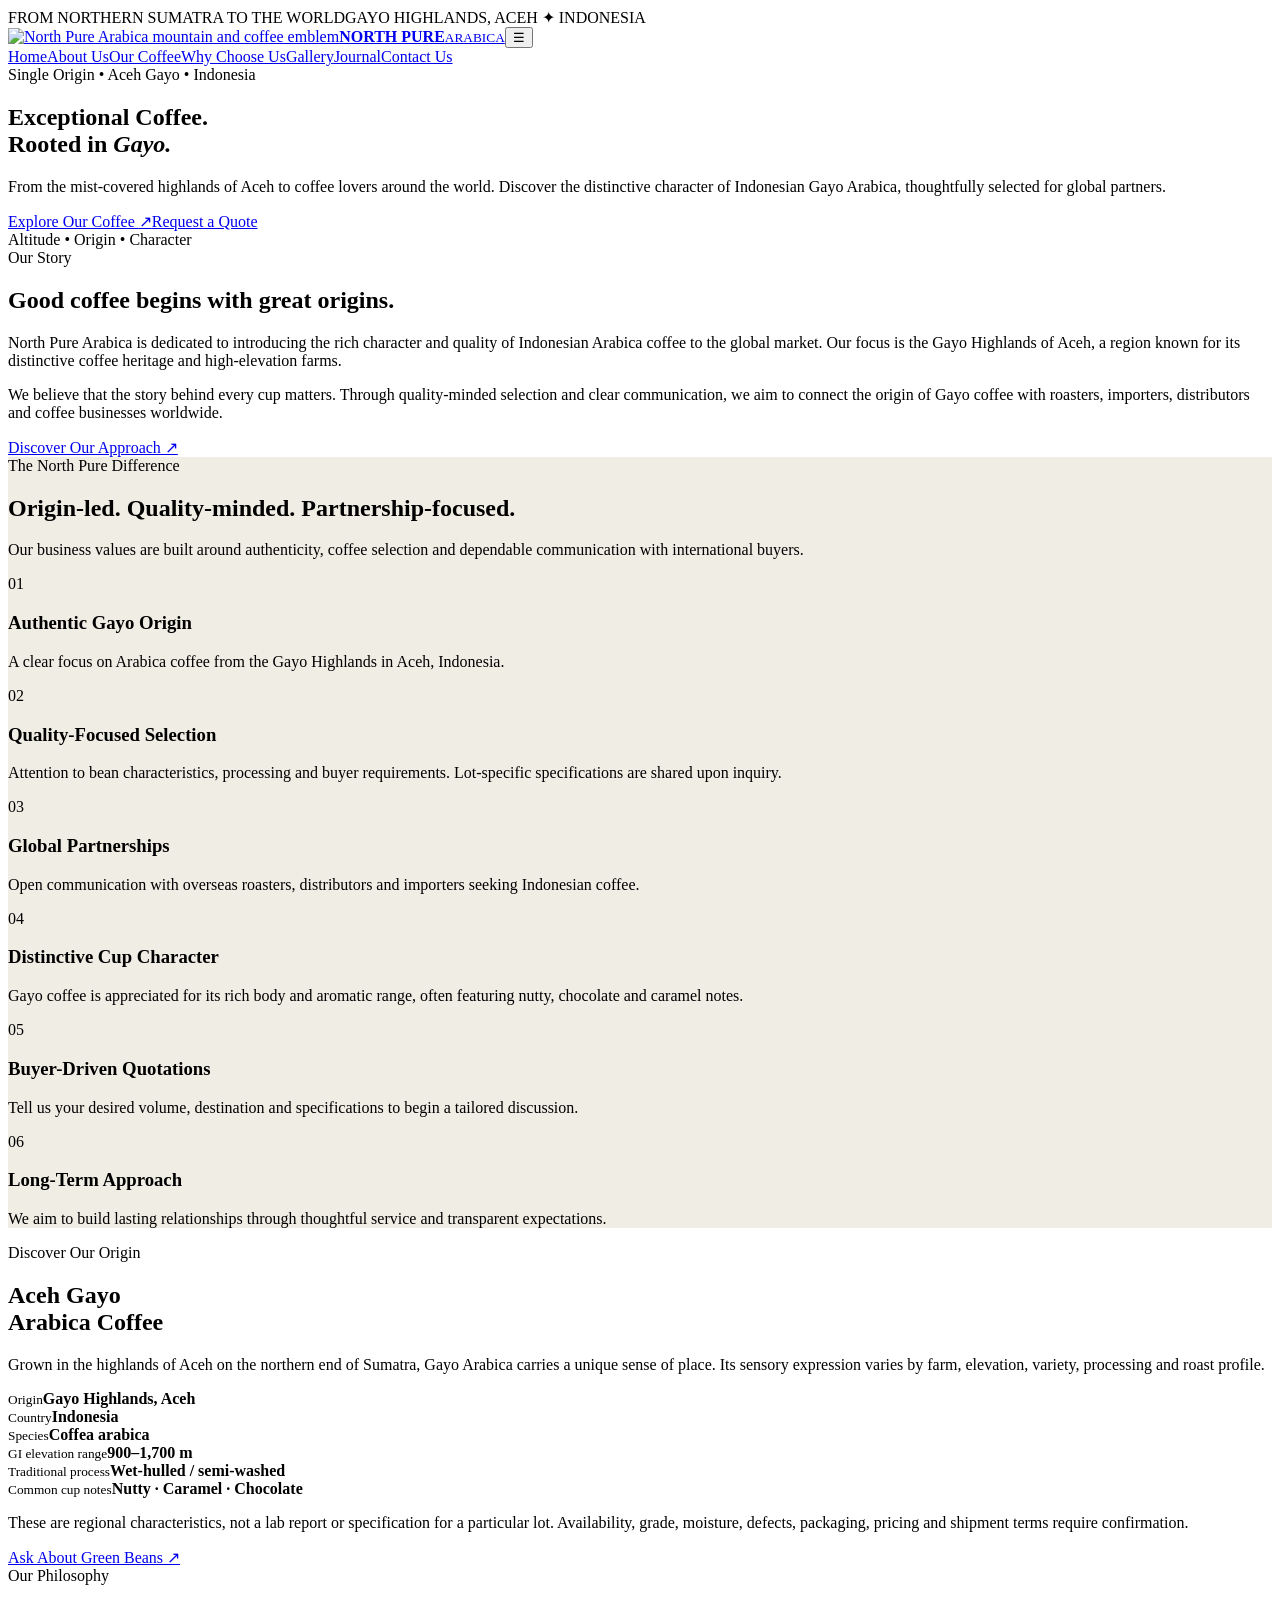
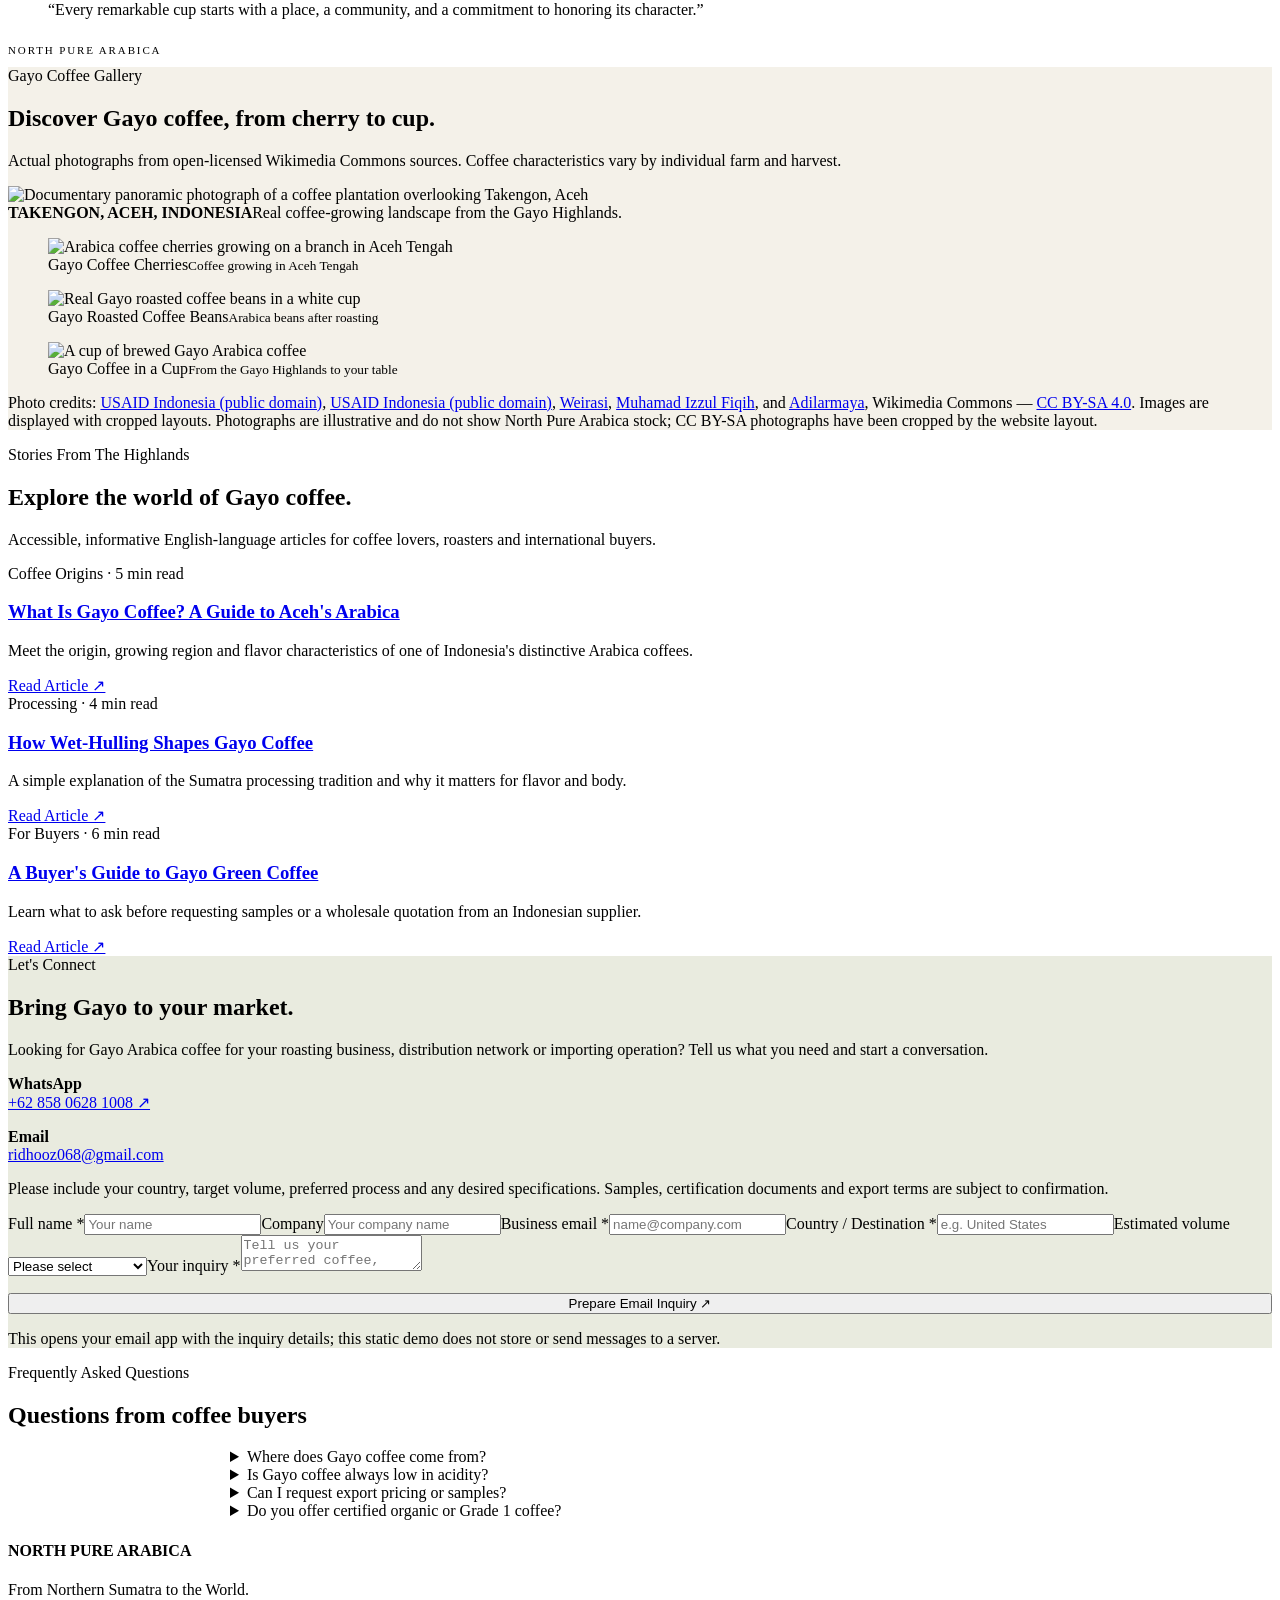
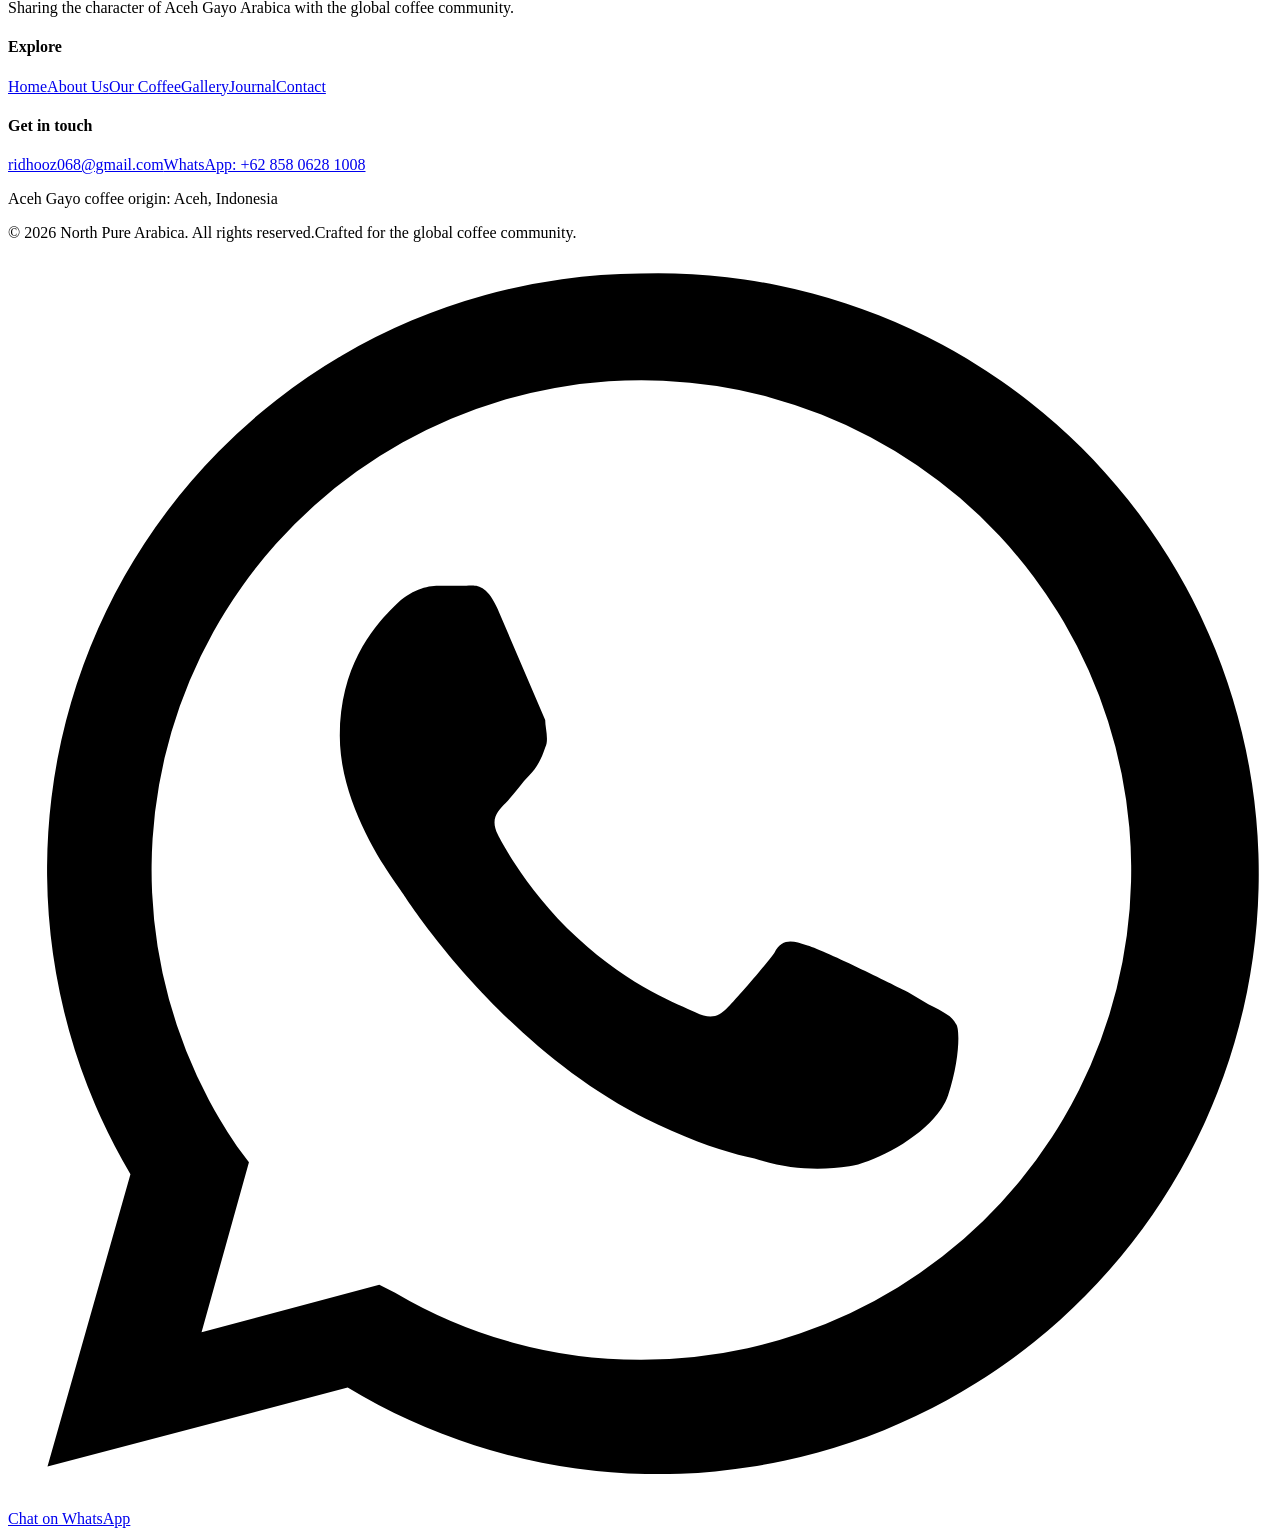
==== index.html @ 838faceb "Add files via upload" ====
<!doctype html><html lang="en"><head><meta charset="utf-8"><meta name="viewport" content="width=device-width,initial-scale=1"><title>North Pure Arabica | Premium Aceh Gayo Coffee from Indonesia</title><meta name="description" content="Discover Aceh Gayo Arabica coffee from Indonesia's Gayo Highlands. Learn about origin, taste, processing and contact North Pure Arabica for wholesale inquiries."><meta property="og:title" content="North Pure Arabica — From Northern Sumatra to the World"><meta property="og:description" content="Discover the remarkable character of Aceh Gayo Arabica coffee from Indonesia."><meta property="og:type" content="website"><link rel="stylesheet" href="assets/style.css"><link rel="icon" href="assets/brand-emblem.png"><script type="application/ld+json">{"@context":"https://schema.org","@type":"Organization","name":"North Pure Arabica","description":"Indonesian Arabica coffee business focused on Aceh Gayo coffee","email":"ridhooz068@gmail.com","telephone":"+6285806281008","areaServed":"Worldwide"}</script></head><body>
<div class="topbar"><div class="container"><span>FROM NORTHERN SUMATRA TO THE WORLD</span><span>GAYO HIGHLANDS, ACEH <span>✦</span> INDONESIA</span></div></div>
<header class="nav"><div class="container nav-inner"><a class="brand" href="#home"><img src="assets/brand-emblem.png" alt="North Pure Arabica mountain and coffee emblem"><span><strong>NORTH PURE</strong><small>ARABICA</small></span></a><button class="menu-toggle" type="button" aria-label="Toggle navigation" aria-expanded="false">☰</button><nav class="links" id="siteNav"><a href="#home">Home</a><a href="#about">About Us</a><a href="#coffee">Our Coffee</a><a href="#why-us">Why Choose Us</a><a href="#gallery">Gallery</a><a href="#journal">Journal</a><a class="btn btn-dark" href="#contact">Contact Us</a></nav></div></header>
<main id="home"><section class="hero"><div class="container"><span class="eyebrow">Single Origin • Aceh Gayo • Indonesia</span><h1>Exceptional Coffee.<br>Rooted in <em>Gayo.</em></h1><p>From the mist-covered highlands of Aceh to coffee lovers around the world. Discover the distinctive character of Indonesian Gayo Arabica, thoughtfully selected for global partners.</p><div class="actions"><a class="btn" href="#coffee">Explore Our Coffee <span>↗</span></a><a class="btn btn-outline" href="#contact">Request a Quote</a></div></div><span class="hero-side">Altitude • Origin • Character</span></section>
<section class="section" id="about"><div class="container split"><div class="photo" role="img" aria-label="Illustration of the Gayo highlands"></div><div><span class="eyebrow">Our Story</span><h2>Good coffee begins with great origins.</h2><div class="gold-line"></div><p>North Pure Arabica is dedicated to introducing the rich character and quality of Indonesian Arabica coffee to the global market. Our focus is the Gayo Highlands of Aceh, a region known for its distinctive coffee heritage and high-elevation farms.</p><p>We believe that the story behind every cup matters. Through quality-minded selection and clear communication, we aim to connect the origin of Gayo coffee with roasters, importers, distributors and coffee businesses worldwide.</p><a class="btn btn-dark" href="#why-us">Discover Our Approach ↗</a></div></div></section>
<section class="section" style="background:#f0ede5" id="why-us"><div class="container"><div class="section-head"><span class="eyebrow">The North Pure Difference</span><h2>Origin-led. Quality-minded. Partnership-focused.</h2><p>Our business values are built around authenticity, coffee selection and dependable communication with international buyers.</p></div><div class="features"><div class="feature"><span class="number">01</span><h3>Authentic Gayo Origin</h3><p>A clear focus on Arabica coffee from the Gayo Highlands in Aceh, Indonesia.</p></div><div class="feature"><span class="number">02</span><h3>Quality-Focused Selection</h3><p>Attention to bean characteristics, processing and buyer requirements. Lot-specific specifications are shared upon inquiry.</p></div><div class="feature"><span class="number">03</span><h3>Global Partnerships</h3><p>Open communication with overseas roasters, distributors and importers seeking Indonesian coffee.</p></div><div class="feature"><span class="number">04</span><h3>Distinctive Cup Character</h3><p>Gayo coffee is appreciated for its rich body and aromatic range, often featuring nutty, chocolate and caramel notes.</p></div><div class="feature"><span class="number">05</span><h3>Buyer-Driven Quotations</h3><p>Tell us your desired volume, destination and specifications to begin a tailored discussion.</p></div><div class="feature"><span class="number">06</span><h3>Long-Term Approach</h3><p>We aim to build lasting relationships through thoughtful service and transparent expectations.</p></div></div></div></section>
<section class="section dark-section" id="coffee"><div class="container spec-grid"><div><span class="eyebrow">Discover Our Origin</span><h2>Aceh Gayo<br>Arabica Coffee</h2><p>Grown in the highlands of Aceh on the northern end of Sumatra, Gayo Arabica carries a unique sense of place. Its sensory expression varies by farm, elevation, variety, processing and roast profile.</p><div class="specs"><div><small>Origin</small><strong>Gayo Highlands, Aceh</strong></div><div><small>Country</small><strong>Indonesia</strong></div><div><small>Species</small><strong>Coffea arabica</strong></div><div><small>GI elevation range</small><strong>900–1,700 m</strong></div><div><small>Traditional process</small><strong>Wet-hulled / semi-washed</strong></div><div><small>Common cup notes</small><strong>Nutty · Caramel · Chocolate</strong></div></div><p class="small">These are regional characteristics, not a lab report or specification for a particular lot. Availability, grade, moisture, defects, packaging, pricing and shipment terms require confirmation.</p><a class="btn" href="#contact">Ask About Green Beans ↗</a></div><div class="product-photo" role="img" aria-label="Coffee origin display"></div></div></section>
<section class="quote"><div class="container"><span class="eyebrow">Our Philosophy</span><blockquote>“Every remarkable cup starts with a place, a community, and a commitment to honoring its character.”</blockquote><p style="margin-top:25px;letter-spacing:.17em;text-transform:uppercase;font-size:11px">North Pure Arabica</p></div></section>
<section class="section" id="gallery" style="background:#f4f1e9"><div class="container"><div class="section-head"><span class="eyebrow">Gayo Coffee Gallery</span><h2>Discover Gayo coffee, from cherry to cup.</h2><p>Actual photographs from open-licensed Wikimedia Commons sources. Coffee characteristics vary by individual farm and harvest.</p></div><div class="origin-photo-strip"><img src="https://upload.wikimedia.org/wikipedia/commons/f/fb/Coffee_Plantation_in_Takengon_Aceh_%285281850478%29.jpg" alt="Documentary panoramic photograph of a coffee plantation overlooking Takengon, Aceh" loading="lazy" referrerpolicy="no-referrer"><div><strong>TAKENGON, ACEH, INDONESIA</strong><span>Real coffee-growing landscape from the Gayo Highlands.</span></div></div><div class="photo-gallery"><figure class="gallery-tile"><img referrerpolicy="no-referrer" src="https://upload.wikimedia.org/wikipedia/commons/a/a5/Biji_Kopi.jpg" alt="Arabica coffee cherries growing on a branch in Aceh Tengah" loading="lazy"><figcaption>Gayo Coffee Cherries<small>Coffee growing in Aceh Tengah</small></figcaption></figure><figure class="gallery-tile"><img referrerpolicy="no-referrer" src="https://upload.wikimedia.org/wikipedia/commons/e/eb/Biji_Kopi_Gayo.jpg" alt="Real Gayo roasted coffee beans in a white cup" loading="lazy"><figcaption>Gayo Roasted Coffee Beans<small>Arabica beans after roasting</small></figcaption></figure><figure class="gallery-tile"><img referrerpolicy="no-referrer" src="https://upload.wikimedia.org/wikipedia/commons/thumb/3/3d/Kopi_Hitam_King_Gayo_Arabika.jpg/1280px-Kopi_Hitam_King_Gayo_Arabika.jpg" alt="A cup of brewed Gayo Arabica coffee" loading="lazy"><figcaption>Gayo Coffee in a Cup<small>From the Gayo Highlands to your table</small></figcaption></figure></div><p class="photo-credits">Photo credits: <a href="https://commons.wikimedia.org/wiki/File:Coffee_Plantation_in_Takengon_Aceh_(5281850478).jpg" target="_blank" rel="noopener noreferrer">USAID Indonesia (public domain)</a>, <a href="https://commons.wikimedia.org/wiki/File:Pruned_and_well_maintained_coffee_trees_in_Takengon_Aceh_(5281249301).jpg" target="_blank" rel="noopener noreferrer">USAID Indonesia (public domain)</a>, <a href="https://commons.wikimedia.org/wiki/File:Biji_Kopi.jpg" target="_blank" rel="noopener noreferrer">Weirasi</a>, <a href="https://commons.wikimedia.org/wiki/File:Biji_Kopi_Gayo.jpg" target="_blank" rel="noopener noreferrer">Muhamad Izzul Fiqih</a>, and <a href="https://commons.wikimedia.org/wiki/File:Kopi_Hitam_King_Gayo_Arabika.jpg" target="_blank" rel="noopener noreferrer">Adilarmaya</a>, Wikimedia Commons — <a href="https://creativecommons.org/licenses/by-sa/4.0/" target="_blank" rel="noopener noreferrer">CC BY-SA 4.0</a>. Images are displayed with cropped layouts. Photographs are illustrative and do not show North Pure Arabica stock; CC BY-SA photographs have been cropped by the website layout.</p></div></section>
<section class="section" id="journal"><div class="container"><div class="section-head"><span class="eyebrow">Stories From The Highlands</span><h2>Explore the world of Gayo coffee.</h2><p>Accessible, informative English-language articles for coffee lovers, roasters and international buyers.</p></div><div class="card-grid"><article class="article-card"><a href="articles/what-is-gayo-coffee.html"><div class="card-art"></div></a><div class="article-body"><span class="eyebrow">Coffee Origins · 5 min read</span><h3><a href="articles/what-is-gayo-coffee.html">What Is Gayo Coffee? A Guide to Aceh's Arabica</a></h3><p>Meet the origin, growing region and flavor characteristics of one of Indonesia's distinctive Arabica coffees.</p><a class="more" href="articles/what-is-gayo-coffee.html">Read Article ↗</a></div></article><article class="article-card"><a href="articles/wet-hulled-gayo-coffee.html"><div class="card-art art-2"></div></a><div class="article-body"><span class="eyebrow">Processing · 4 min read</span><h3><a href="articles/wet-hulled-gayo-coffee.html">How Wet-Hulling Shapes Gayo Coffee</a></h3><p>A simple explanation of the Sumatra processing tradition and why it matters for flavor and body.</p><a class="more" href="articles/wet-hulled-gayo-coffee.html">Read Article ↗</a></div></article><article class="article-card"><a href="articles/buying-gayo-green-coffee.html"><div class="card-art art-3"></div></a><div class="article-body"><span class="eyebrow">For Buyers · 6 min read</span><h3><a href="articles/buying-gayo-green-coffee.html">A Buyer's Guide to Gayo Green Coffee</a></h3><p>Learn what to ask before requesting samples or a wholesale quotation from an Indonesian supplier.</p><a class="more" href="articles/buying-gayo-green-coffee.html">Read Article ↗</a></div></article></div></div></section>
<section class="section" style="background:#e9ebdf" id="contact"><div class="container contact-area"><div><span class="eyebrow">Let's Connect</span><h2>Bring Gayo to your market.</h2><p>Looking for Gayo Arabica coffee for your roasting business, distribution network or importing operation? Tell us what you need and start a conversation.</p><p><strong>WhatsApp</strong><br><a href="https://wa.me/6285806281008" target="_blank" rel="noopener">+62 858 0628 1008 ↗</a></p><p><strong>Email</strong><br><a href="mailto:ridhooz068@gmail.com">ridhooz068@gmail.com</a></p><p class="small">Please include your country, target volume, preferred process and any desired specifications. Samples, certification documents and export terms are subject to confirmation.</p></div><form id="inquiryForm"><label for="name">Full name *</label><input id="name" name="name" required placeholder="Your name"><label for="company">Company</label><input id="company" name="company" placeholder="Your company name"><label for="email">Business email *</label><input id="email" name="email" type="email" required placeholder="name@company.com"><label for="country">Country / Destination *</label><input id="country" name="country" required placeholder="e.g. United States"><label for="volume">Estimated volume</label><select id="volume" name="volume"><option value="Not specified">Please select</option><option>Sample inquiry</option><option>Under 100 kg</option><option>100–999 kg</option><option>1–10 metric tons</option><option>Over 10 metric tons</option></select><label for="message">Your inquiry *</label><textarea id="message" name="message" required placeholder="Tell us your preferred coffee, specs, timeline and shipping destination"></textarea><button class="btn btn-dark" type="submit" style="margin-top:17px;width:100%">Prepare Email Inquiry ↗</button><p class="small">This opens your email app with the inquiry details; this static demo does not store or send messages to a server.</p></form></div></section>
<section class="section faq"><div class="container"><div class="section-head"><span class="eyebrow">Frequently Asked Questions</span><h2>Questions from coffee buyers</h2></div><div style="max-width:820px;margin:auto"><details><summary>Where does Gayo coffee come from?</summary><p>Gayo Arabica originates from the Gayo Highlands in Aceh Province, Indonesia, including areas of Aceh Tengah, Bener Meriah and Gayo Lues.</p></details><details><summary>Is Gayo coffee always low in acidity?</summary><p>Not always. Many cups are perceived as smooth and balanced, but acidity and tasting notes vary by lot, processing, roast and brewing method.</p></details><details><summary>Can I request export pricing or samples?</summary><p>You can submit an inquiry specifying your destination, quantity and requirements. Availability, sample arrangements, pricing and shipping terms must be confirmed directly.</p></details><details><summary>Do you offer certified organic or Grade 1 coffee?</summary><p>Please request the documentation and specifications for the particular lot. This website does not claim that every coffee offered holds any specific certification or grade.</p></details></div></div></section></main>
<footer class="footer"><div class="container"><div class="footer-cols"><div><h4>NORTH PURE ARABICA</h4><p>From Northern Sumatra to the World.<br>Sharing the character of Aceh Gayo Arabica with the global coffee community.</p></div><div><h4>Explore</h4><a href="#home">Home</a><a href="#about">About Us</a><a href="#coffee">Our Coffee</a><a href="#gallery">Gallery</a><a href="#journal">Journal</a><a href="#contact">Contact</a></div><div><h4>Get in touch</h4><a href="mailto:ridhooz068@gmail.com">ridhooz068@gmail.com</a><a href="https://wa.me/6285806281008">WhatsApp: +62 858 0628 1008</a><p>Aceh Gayo coffee origin: Aceh, Indonesia</p></div></div><div class="copyright"><span>© <span id="year">2026</span> North Pure Arabica. All rights reserved.</span><span>Crafted for the global coffee community.</span></div></div></footer><script src="assets/main.js"></script><a class="whatsapp-float" href="https://wa.me/6285806281008?text=Hello%20North%20Pure%20Arabica%2C%20I%20am%20interested%20in%20your%20Gayo%20Arabica%20coffee.%20Could%20you%20share%20more%20information%3F" target="_blank" rel="noopener noreferrer" aria-label="Chat with North Pure Arabica on WhatsApp" title="Chat with us on WhatsApp"><svg viewBox="0 0 32 32" aria-hidden="true"><path d="M16 .8A15.1 15.1 0 0 0 3.1 23.6L1 31l7.6-2A15.2 15.2 0 1 0 16 .8Zm0 27.5a12.2 12.2 0 0 1-6.2-1.7l-.4-.2-4.5 1.2 1.2-4.3-.3-.4A12.4 12.4 0 1 1 16 28.3Zm6.8-9.3c-.4-.2-2.2-1.1-2.6-1.2-.3-.1-.6-.2-.8.2-.3.4-1 1.2-1.2 1.4-.2.2-.4.3-.8.1-.4-.2-1.6-.6-3-1.9-1.1-1-1.8-2.2-2-2.6-.2-.4 0-.6.2-.8.2-.2.4-.5.6-.7.2-.2.3-.4.4-.7.1-.2 0-.5 0-.7l-1.2-2.8c-.3-.7-.6-.6-.8-.6h-.7c-.3 0-.7.1-1.1.5-.4.4-1.4 1.4-1.4 3.3s1.4 3.7 1.6 4c.2.3 2.8 4.3 6.8 6 .9.4 1.6.6 2.1.7.9.3 1.7.3 2.4.2.7-.1 2.2-.9 2.5-1.8.3-.9.3-1.7.2-1.8-.1-.2-.3-.3-.7-.5Z"/></svg><span class="whatsapp-label">Chat on WhatsApp</span></a></body></html>
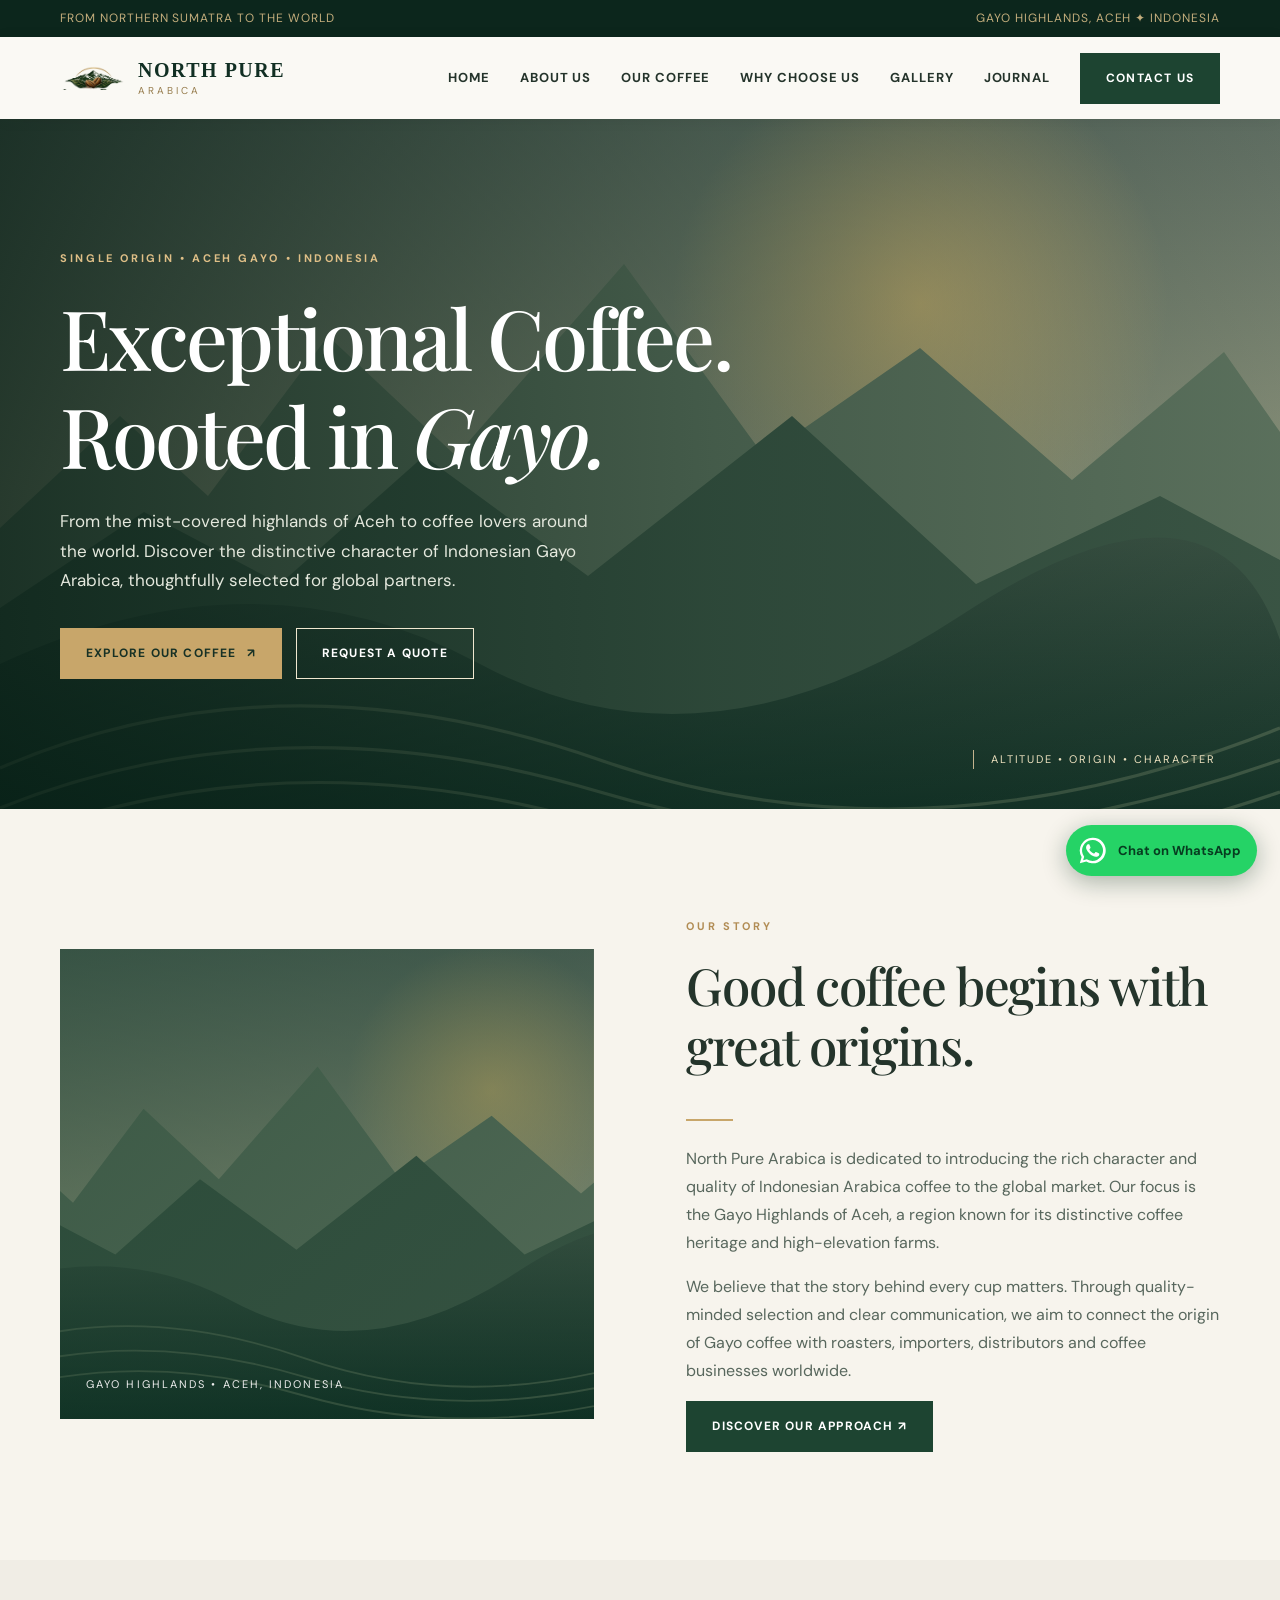
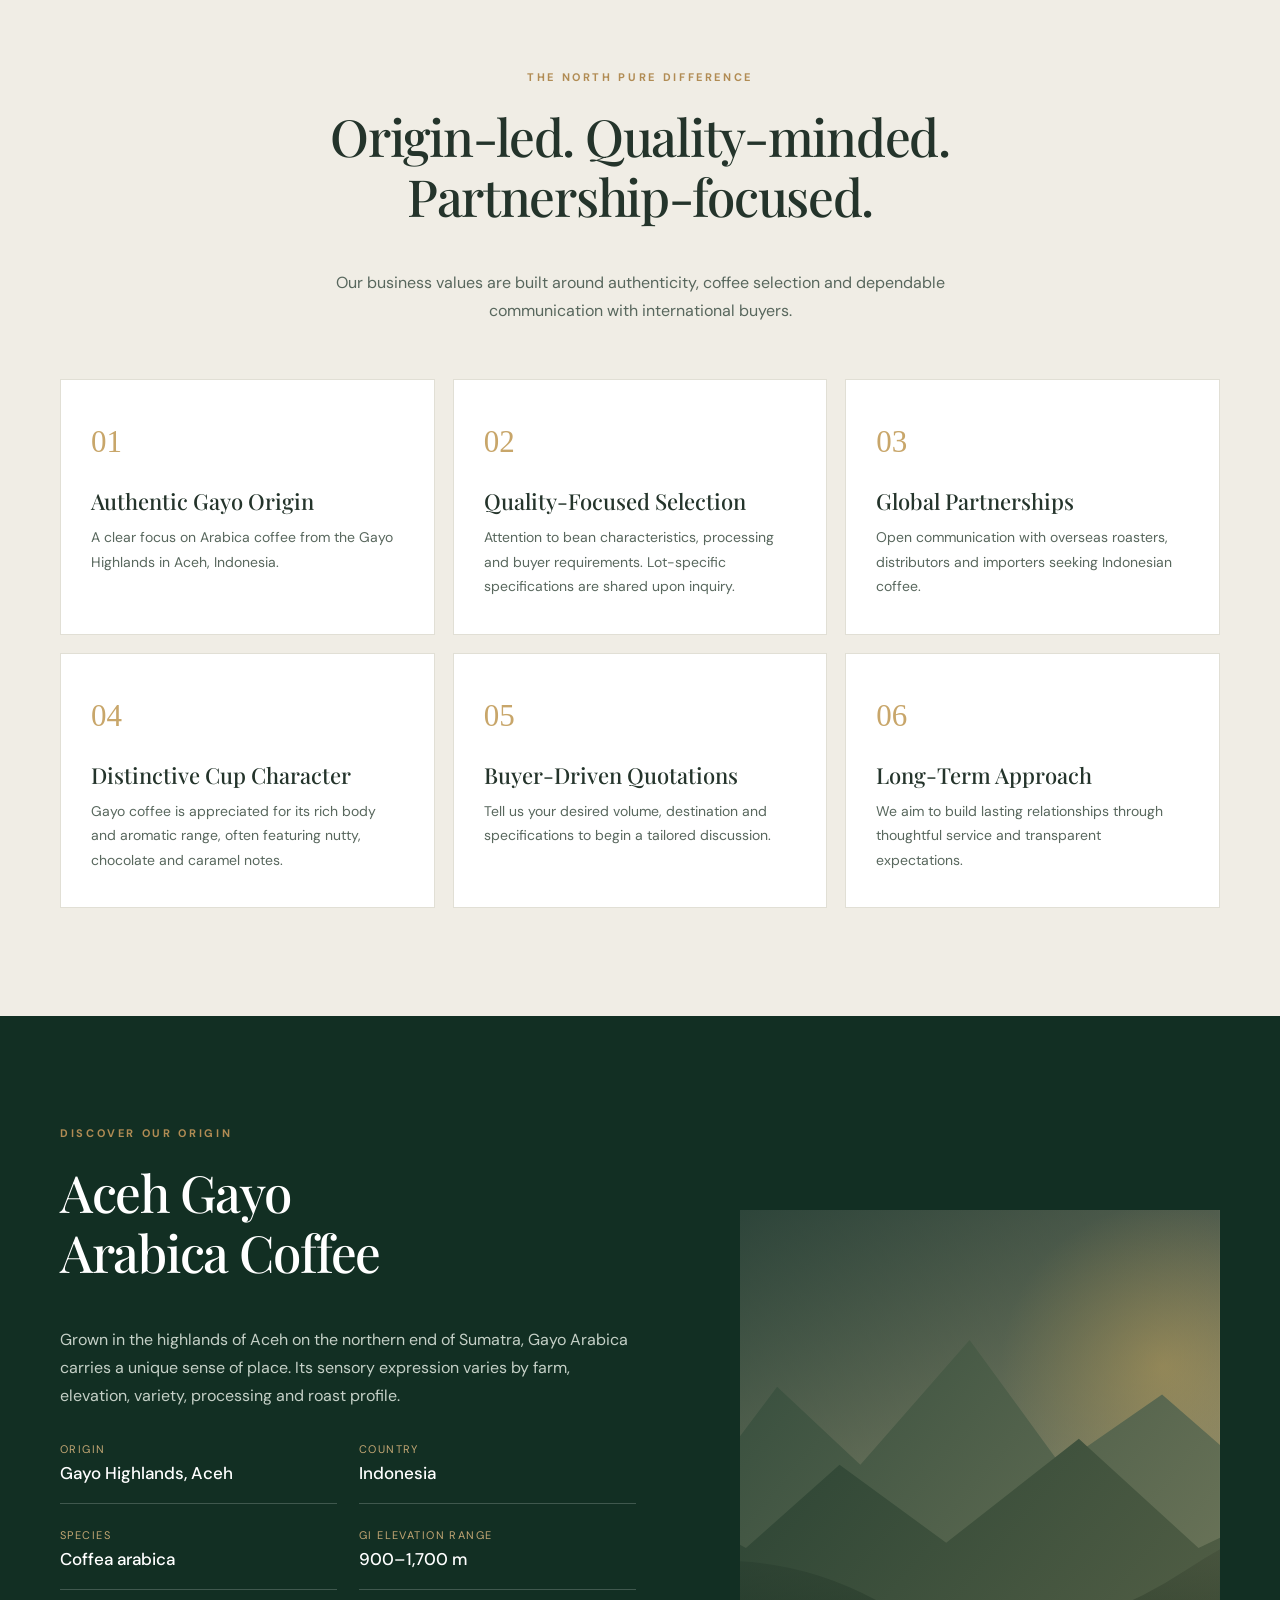
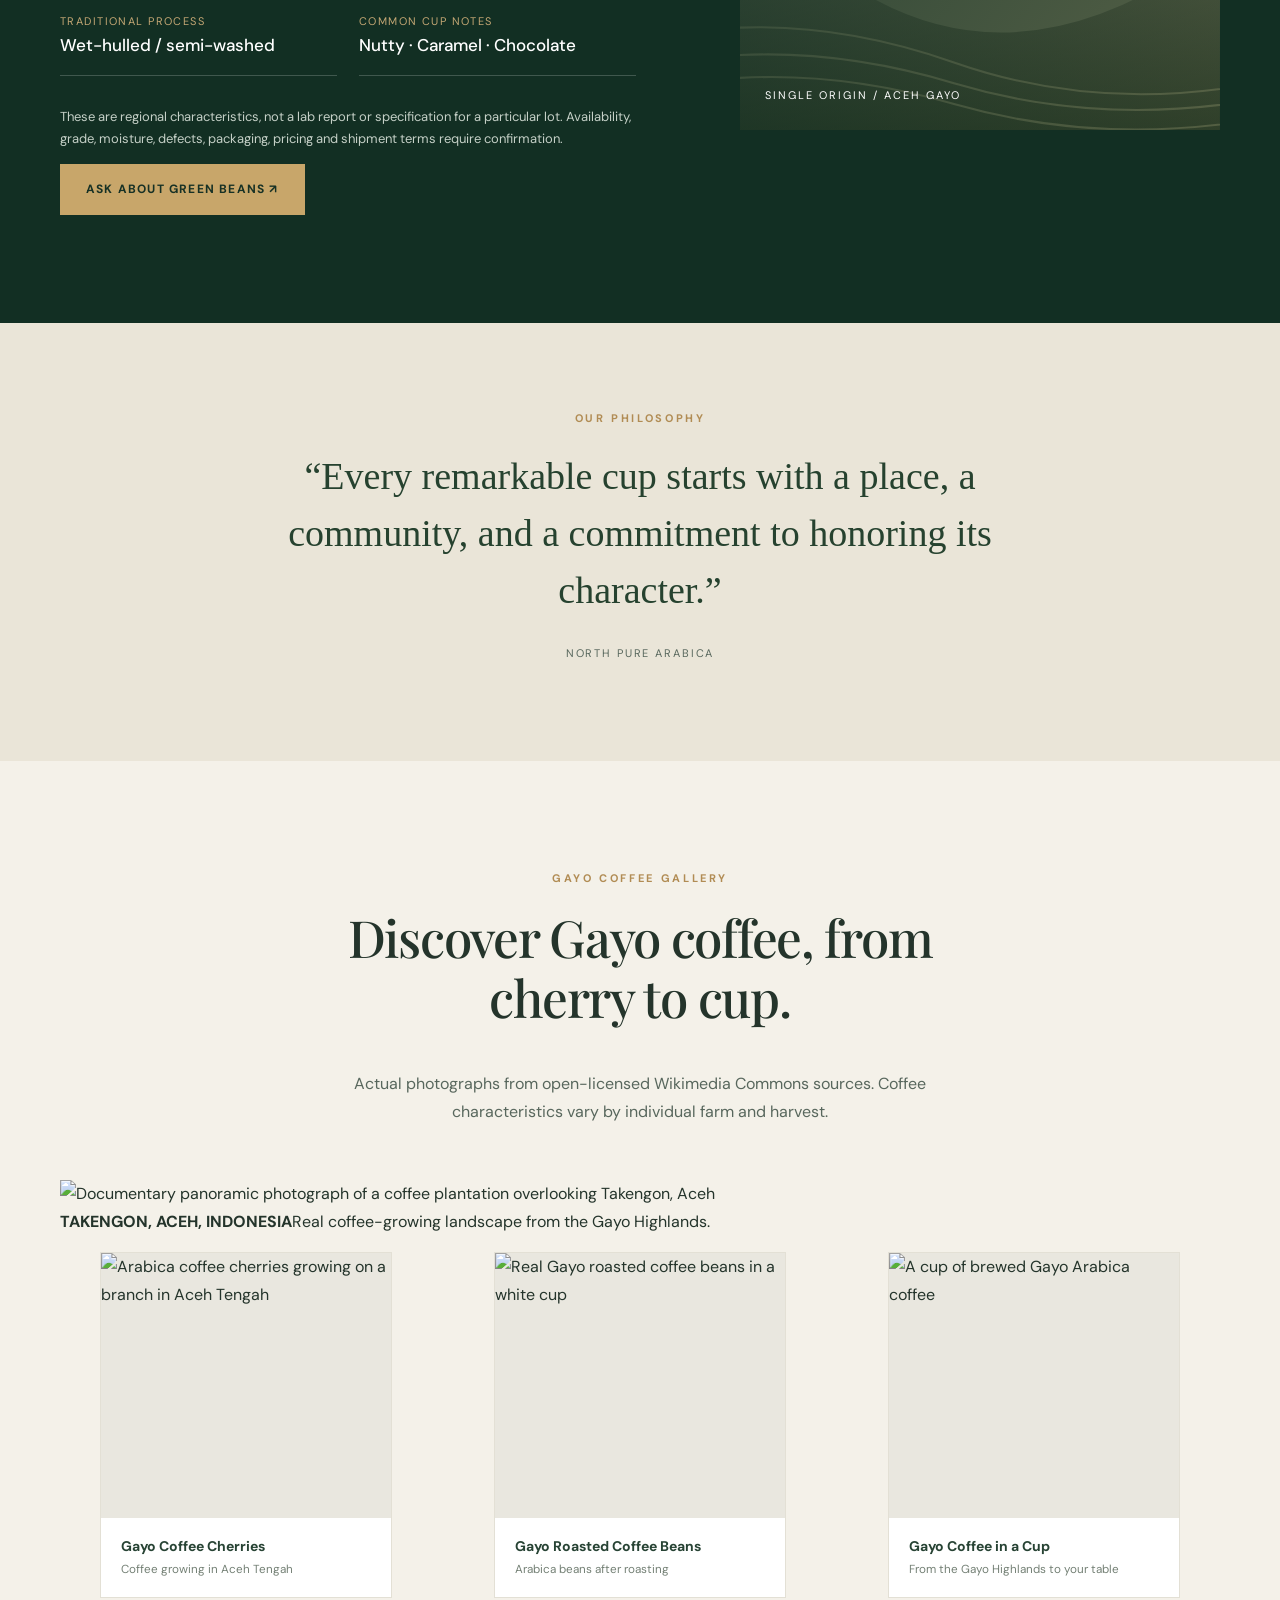
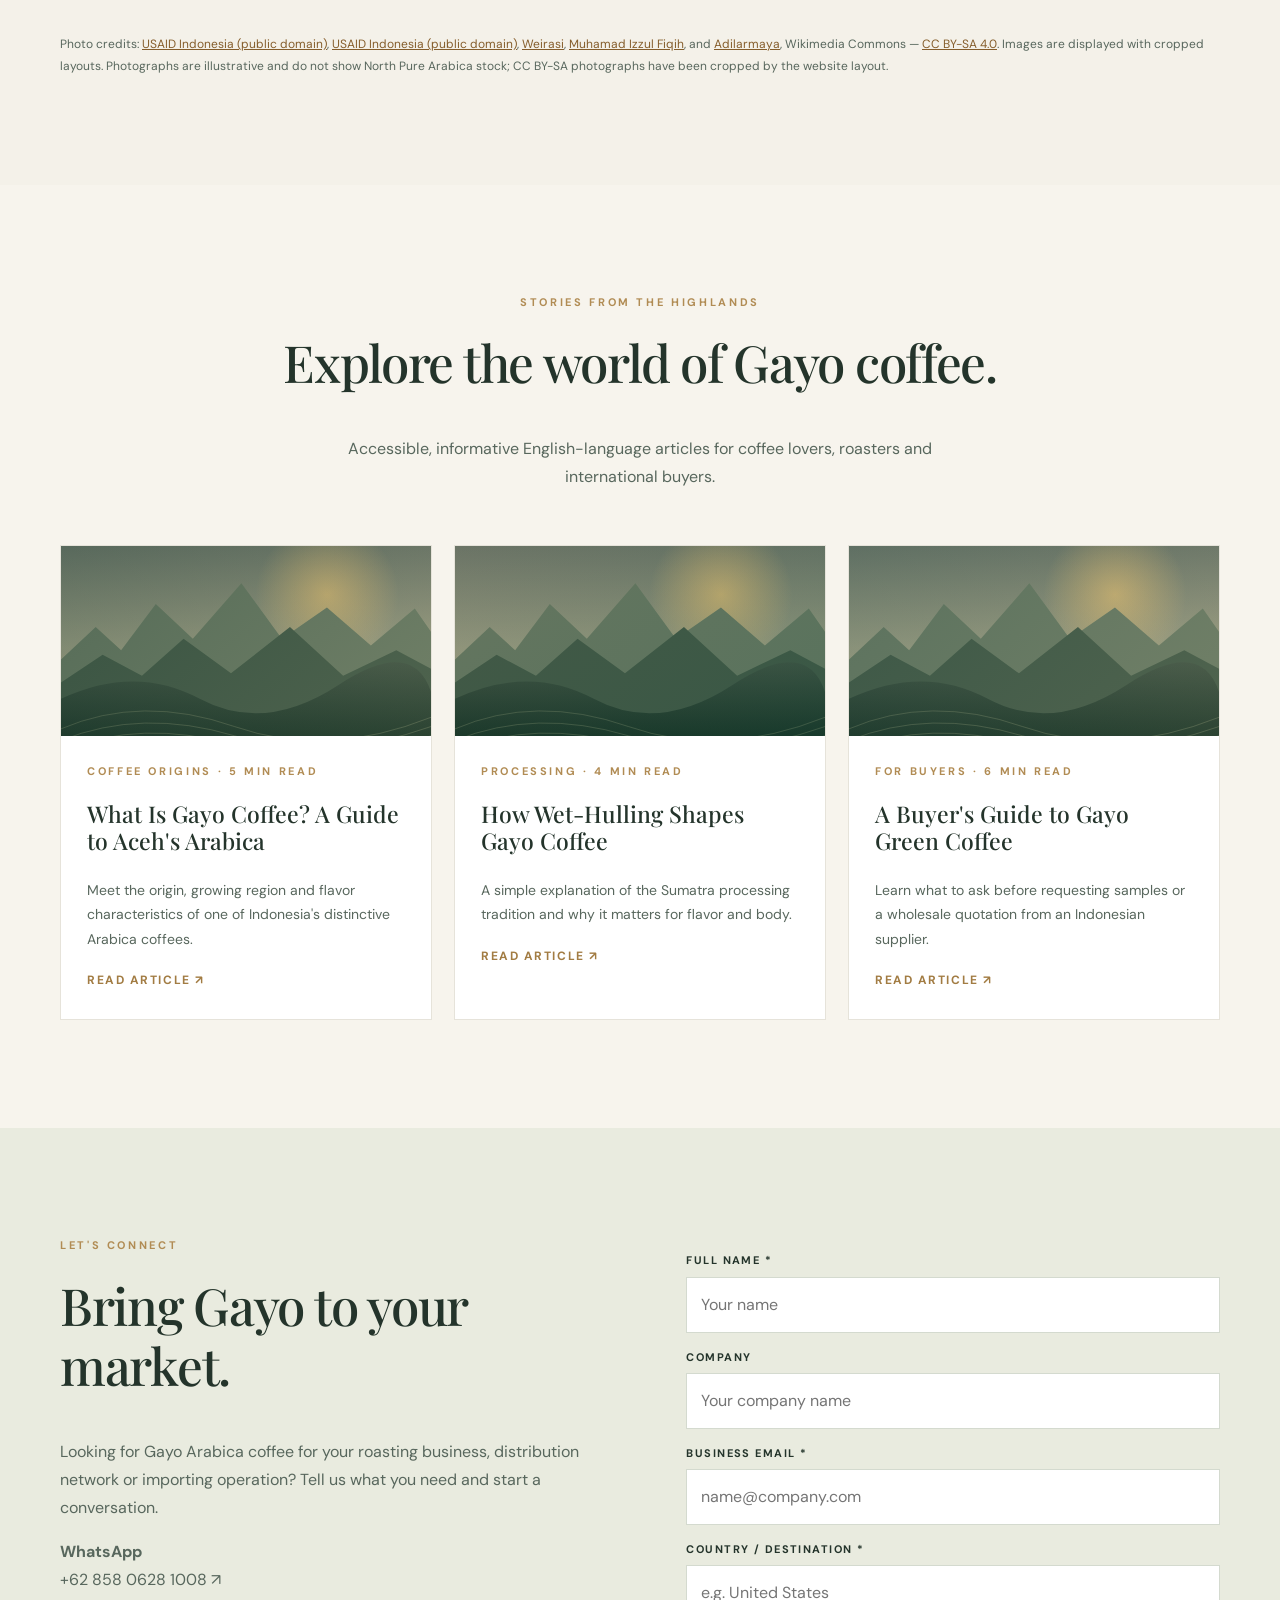
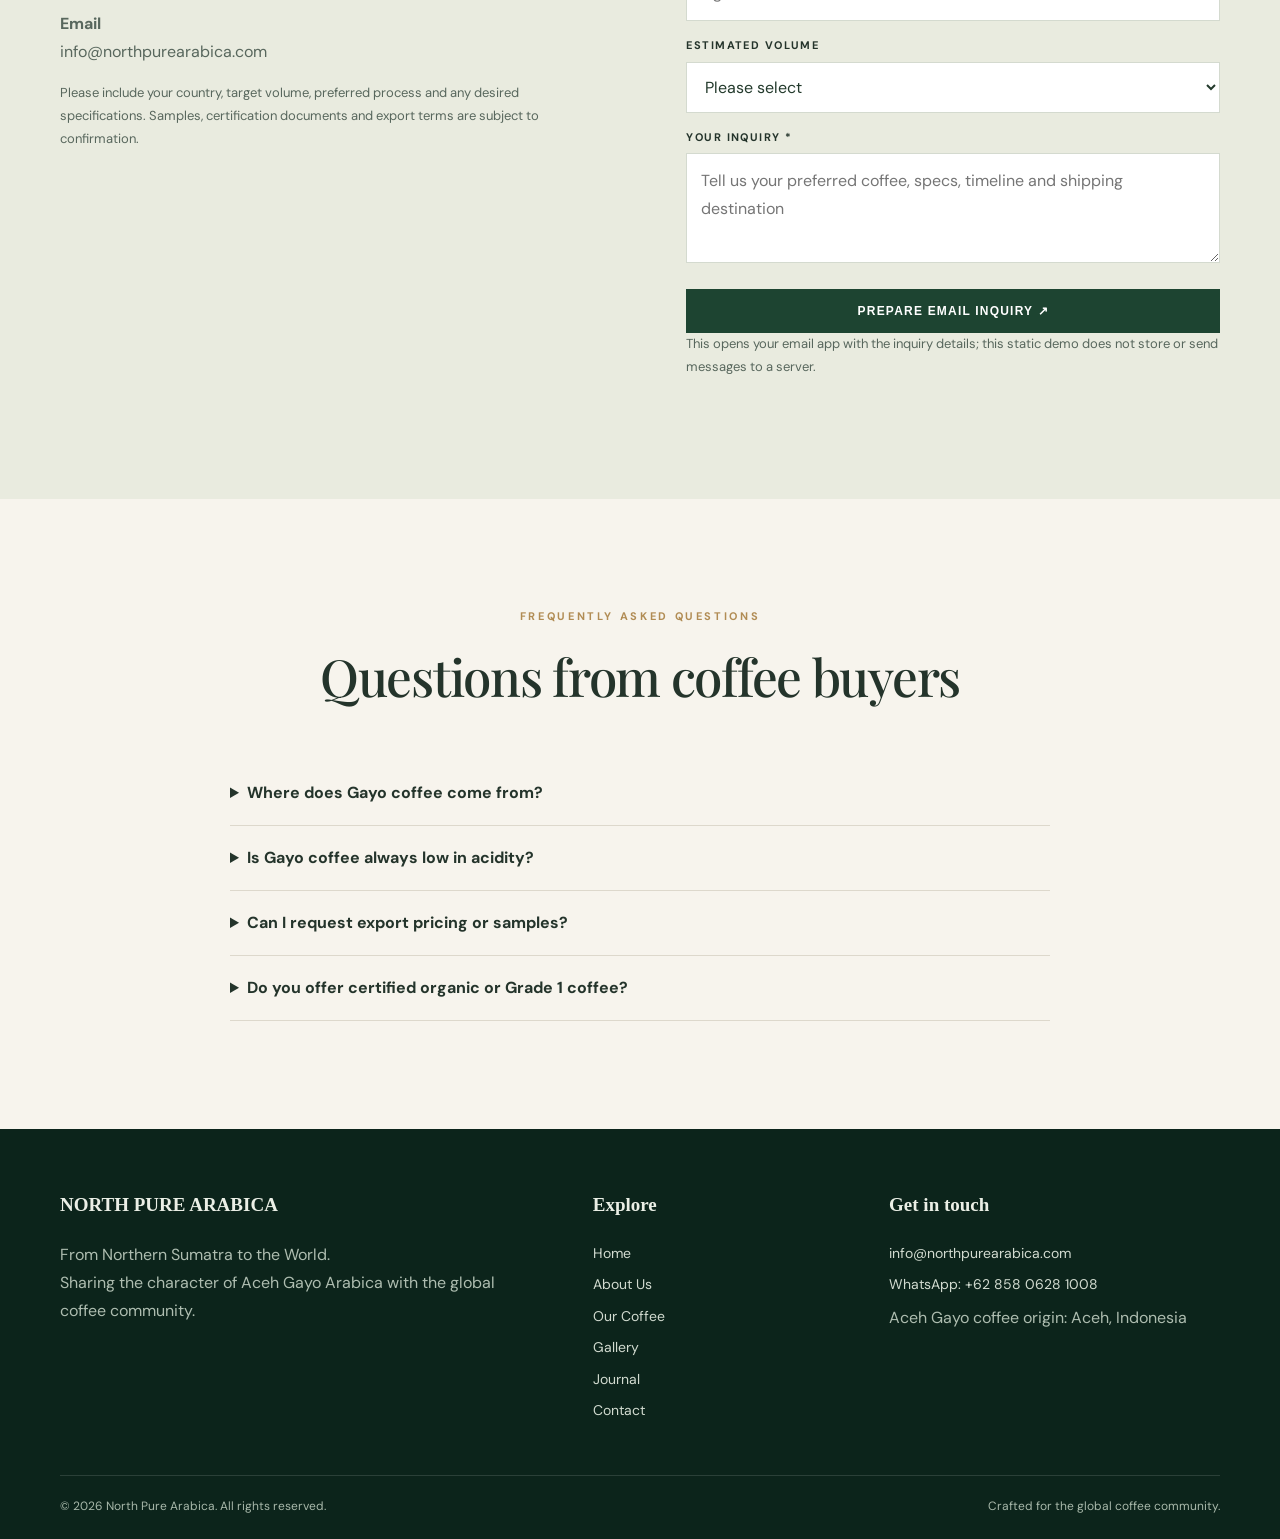
==== commit 9fb8553a: "Add files via upload" ====
--- a/index.html
+++ b/index.html
@@ -1,4 +1,4 @@
-<!doctype html><html lang="en"><head><meta charset="utf-8"><meta name="viewport" content="width=device-width,initial-scale=1"><title>North Pure Arabica | Premium Aceh Gayo Coffee from Indonesia</title><meta name="description" content="Discover Aceh Gayo Arabica coffee from Indonesia's Gayo Highlands. Learn about origin, taste, processing and contact North Pure Arabica for wholesale inquiries."><meta property="og:title" content="North Pure Arabica — From Northern Sumatra to the World"><meta property="og:description" content="Discover the remarkable character of Aceh Gayo Arabica coffee from Indonesia."><meta property="og:type" content="website"><link rel="stylesheet" href="assets/style.css"><link rel="icon" href="assets/brand-emblem.png"><script type="application/ld+json">{"@context":"https://schema.org","@type":"Organization","name":"North Pure Arabica","description":"Indonesian Arabica coffee business focused on Aceh Gayo coffee","email":"ridhooz068@gmail.com","telephone":"+6285806281008","areaServed":"Worldwide"}</script></head><body>
+<!doctype html><html lang="en"><head><meta charset="utf-8"><meta name="viewport" content="width=device-width,initial-scale=1"><title>North Pure Arabica | Premium Aceh Gayo Coffee from Indonesia</title><meta name="description" content="Discover Aceh Gayo Arabica coffee from Indonesia's Gayo Highlands. Learn about origin, taste, processing and contact North Pure Arabica for wholesale inquiries."><meta property="og:title" content="North Pure Arabica — From Northern Sumatra to the World"><meta property="og:description" content="Discover the remarkable character of Aceh Gayo Arabica coffee from Indonesia."><meta property="og:type" content="website"><link rel="stylesheet" href="assets/style.css"><link rel="icon" href="assets/brand-emblem.png"><script type="application/ld+json">{"@context":"https://schema.org","@type":"Organization","name":"North Pure Arabica","description":"Indonesian Arabica coffee business focused on Aceh Gayo coffee","email":"info@northpurearabica.com","telephone":"+6285806281008","areaServed":"Worldwide"}</script></head><body>
 <div class="topbar"><div class="container"><span>FROM NORTHERN SUMATRA TO THE WORLD</span><span>GAYO HIGHLANDS, ACEH <span>✦</span> INDONESIA</span></div></div>
 <header class="nav"><div class="container nav-inner"><a class="brand" href="#home"><img src="assets/brand-emblem.png" alt="North Pure Arabica mountain and coffee emblem"><span><strong>NORTH PURE</strong><small>ARABICA</small></span></a><button class="menu-toggle" type="button" aria-label="Toggle navigation" aria-expanded="false">☰</button><nav class="links" id="siteNav"><a href="#home">Home</a><a href="#about">About Us</a><a href="#coffee">Our Coffee</a><a href="#why-us">Why Choose Us</a><a href="#gallery">Gallery</a><a href="#journal">Journal</a><a class="btn btn-dark" href="#contact">Contact Us</a></nav></div></header>
 <main id="home"><section class="hero"><div class="container"><span class="eyebrow">Single Origin • Aceh Gayo • Indonesia</span><h1>Exceptional Coffee.<br>Rooted in <em>Gayo.</em></h1><p>From the mist-covered highlands of Aceh to coffee lovers around the world. Discover the distinctive character of Indonesian Gayo Arabica, thoughtfully selected for global partners.</p><div class="actions"><a class="btn" href="#coffee">Explore Our Coffee <span>↗</span></a><a class="btn btn-outline" href="#contact">Request a Quote</a></div></div><span class="hero-side">Altitude • Origin • Character</span></section>
@@ -8,6 +8,6 @@
 <section class="quote"><div class="container"><span class="eyebrow">Our Philosophy</span><blockquote>“Every remarkable cup starts with a place, a community, and a commitment to honoring its character.”</blockquote><p style="margin-top:25px;letter-spacing:.17em;text-transform:uppercase;font-size:11px">North Pure Arabica</p></div></section>
 <section class="section" id="gallery" style="background:#f4f1e9"><div class="container"><div class="section-head"><span class="eyebrow">Gayo Coffee Gallery</span><h2>Discover Gayo coffee, from cherry to cup.</h2><p>Actual photographs from open-licensed Wikimedia Commons sources. Coffee characteristics vary by individual farm and harvest.</p></div><div class="origin-photo-strip"><img src="https://upload.wikimedia.org/wikipedia/commons/f/fb/Coffee_Plantation_in_Takengon_Aceh_%285281850478%29.jpg" alt="Documentary panoramic photograph of a coffee plantation overlooking Takengon, Aceh" loading="lazy" referrerpolicy="no-referrer"><div><strong>TAKENGON, ACEH, INDONESIA</strong><span>Real coffee-growing landscape from the Gayo Highlands.</span></div></div><div class="photo-gallery"><figure class="gallery-tile"><img referrerpolicy="no-referrer" src="https://upload.wikimedia.org/wikipedia/commons/a/a5/Biji_Kopi.jpg" alt="Arabica coffee cherries growing on a branch in Aceh Tengah" loading="lazy"><figcaption>Gayo Coffee Cherries<small>Coffee growing in Aceh Tengah</small></figcaption></figure><figure class="gallery-tile"><img referrerpolicy="no-referrer" src="https://upload.wikimedia.org/wikipedia/commons/e/eb/Biji_Kopi_Gayo.jpg" alt="Real Gayo roasted coffee beans in a white cup" loading="lazy"><figcaption>Gayo Roasted Coffee Beans<small>Arabica beans after roasting</small></figcaption></figure><figure class="gallery-tile"><img referrerpolicy="no-referrer" src="https://upload.wikimedia.org/wikipedia/commons/thumb/3/3d/Kopi_Hitam_King_Gayo_Arabika.jpg/1280px-Kopi_Hitam_King_Gayo_Arabika.jpg" alt="A cup of brewed Gayo Arabica coffee" loading="lazy"><figcaption>Gayo Coffee in a Cup<small>From the Gayo Highlands to your table</small></figcaption></figure></div><p class="photo-credits">Photo credits: <a href="https://commons.wikimedia.org/wiki/File:Coffee_Plantation_in_Takengon_Aceh_(5281850478).jpg" target="_blank" rel="noopener noreferrer">USAID Indonesia (public domain)</a>, <a href="https://commons.wikimedia.org/wiki/File:Pruned_and_well_maintained_coffee_trees_in_Takengon_Aceh_(5281249301).jpg" target="_blank" rel="noopener noreferrer">USAID Indonesia (public domain)</a>, <a href="https://commons.wikimedia.org/wiki/File:Biji_Kopi.jpg" target="_blank" rel="noopener noreferrer">Weirasi</a>, <a href="https://commons.wikimedia.org/wiki/File:Biji_Kopi_Gayo.jpg" target="_blank" rel="noopener noreferrer">Muhamad Izzul Fiqih</a>, and <a href="https://commons.wikimedia.org/wiki/File:Kopi_Hitam_King_Gayo_Arabika.jpg" target="_blank" rel="noopener noreferrer">Adilarmaya</a>, Wikimedia Commons — <a href="https://creativecommons.org/licenses/by-sa/4.0/" target="_blank" rel="noopener noreferrer">CC BY-SA 4.0</a>. Images are displayed with cropped layouts. Photographs are illustrative and do not show North Pure Arabica stock; CC BY-SA photographs have been cropped by the website layout.</p></div></section>
 <section class="section" id="journal"><div class="container"><div class="section-head"><span class="eyebrow">Stories From The Highlands</span><h2>Explore the world of Gayo coffee.</h2><p>Accessible, informative English-language articles for coffee lovers, roasters and international buyers.</p></div><div class="card-grid"><article class="article-card"><a href="articles/what-is-gayo-coffee.html"><div class="card-art"></div></a><div class="article-body"><span class="eyebrow">Coffee Origins · 5 min read</span><h3><a href="articles/what-is-gayo-coffee.html">What Is Gayo Coffee? A Guide to Aceh's Arabica</a></h3><p>Meet the origin, growing region and flavor characteristics of one of Indonesia's distinctive Arabica coffees.</p><a class="more" href="articles/what-is-gayo-coffee.html">Read Article ↗</a></div></article><article class="article-card"><a href="articles/wet-hulled-gayo-coffee.html"><div class="card-art art-2"></div></a><div class="article-body"><span class="eyebrow">Processing · 4 min read</span><h3><a href="articles/wet-hulled-gayo-coffee.html">How Wet-Hulling Shapes Gayo Coffee</a></h3><p>A simple explanation of the Sumatra processing tradition and why it matters for flavor and body.</p><a class="more" href="articles/wet-hulled-gayo-coffee.html">Read Article ↗</a></div></article><article class="article-card"><a href="articles/buying-gayo-green-coffee.html"><div class="card-art art-3"></div></a><div class="article-body"><span class="eyebrow">For Buyers · 6 min read</span><h3><a href="articles/buying-gayo-green-coffee.html">A Buyer's Guide to Gayo Green Coffee</a></h3><p>Learn what to ask before requesting samples or a wholesale quotation from an Indonesian supplier.</p><a class="more" href="articles/buying-gayo-green-coffee.html">Read Article ↗</a></div></article></div></div></section>
-<section class="section" style="background:#e9ebdf" id="contact"><div class="container contact-area"><div><span class="eyebrow">Let's Connect</span><h2>Bring Gayo to your market.</h2><p>Looking for Gayo Arabica coffee for your roasting business, distribution network or importing operation? Tell us what you need and start a conversation.</p><p><strong>WhatsApp</strong><br><a href="https://wa.me/6285806281008" target="_blank" rel="noopener">+62 858 0628 1008 ↗</a></p><p><strong>Email</strong><br><a href="mailto:ridhooz068@gmail.com">ridhooz068@gmail.com</a></p><p class="small">Please include your country, target volume, preferred process and any desired specifications. Samples, certification documents and export terms are subject to confirmation.</p></div><form id="inquiryForm"><label for="name">Full name *</label><input id="name" name="name" required placeholder="Your name"><label for="company">Company</label><input id="company" name="company" placeholder="Your company name"><label for="email">Business email *</label><input id="email" name="email" type="email" required placeholder="name@company.com"><label for="country">Country / Destination *</label><input id="country" name="country" required placeholder="e.g. United States"><label for="volume">Estimated volume</label><select id="volume" name="volume"><option value="Not specified">Please select</option><option>Sample inquiry</option><option>Under 100 kg</option><option>100–999 kg</option><option>1–10 metric tons</option><option>Over 10 metric tons</option></select><label for="message">Your inquiry *</label><textarea id="message" name="message" required placeholder="Tell us your preferred coffee, specs, timeline and shipping destination"></textarea><button class="btn btn-dark" type="submit" style="margin-top:17px;width:100%">Prepare Email Inquiry ↗</button><p class="small">This opens your email app with the inquiry details; this static demo does not store or send messages to a server.</p></form></div></section>
+<section class="section" style="background:#e9ebdf" id="contact"><div class="container contact-area"><div><span class="eyebrow">Let's Connect</span><h2>Bring Gayo to your market.</h2><p>Looking for Gayo Arabica coffee for your roasting business, distribution network or importing operation? Tell us what you need and start a conversation.</p><p><strong>WhatsApp</strong><br><a href="https://wa.me/6285806281008" target="_blank" rel="noopener">+62 858 0628 1008 ↗</a></p><p><strong>Email</strong><br><a href="mailto:info@northpurearabica.com">info@northpurearabica.com</a></p><p class="small">Please include your country, target volume, preferred process and any desired specifications. Samples, certification documents and export terms are subject to confirmation.</p></div><form id="inquiryForm"><label for="name">Full name *</label><input id="name" name="name" required placeholder="Your name"><label for="company">Company</label><input id="company" name="company" placeholder="Your company name"><label for="email">Business email *</label><input id="email" name="email" type="email" required placeholder="name@company.com"><label for="country">Country / Destination *</label><input id="country" name="country" required placeholder="e.g. United States"><label for="volume">Estimated volume</label><select id="volume" name="volume"><option value="Not specified">Please select</option><option>Sample inquiry</option><option>Under 100 kg</option><option>100–999 kg</option><option>1–10 metric tons</option><option>Over 10 metric tons</option></select><label for="message">Your inquiry *</label><textarea id="message" name="message" required placeholder="Tell us your preferred coffee, specs, timeline and shipping destination"></textarea><button class="btn btn-dark" type="submit" style="margin-top:17px;width:100%">Prepare Email Inquiry ↗</button><p class="small">This opens your email app with the inquiry details; this static demo does not store or send messages to a server.</p></form></div></section>
 <section class="section faq"><div class="container"><div class="section-head"><span class="eyebrow">Frequently Asked Questions</span><h2>Questions from coffee buyers</h2></div><div style="max-width:820px;margin:auto"><details><summary>Where does Gayo coffee come from?</summary><p>Gayo Arabica originates from the Gayo Highlands in Aceh Province, Indonesia, including areas of Aceh Tengah, Bener Meriah and Gayo Lues.</p></details><details><summary>Is Gayo coffee always low in acidity?</summary><p>Not always. Many cups are perceived as smooth and balanced, but acidity and tasting notes vary by lot, processing, roast and brewing method.</p></details><details><summary>Can I request export pricing or samples?</summary><p>You can submit an inquiry specifying your destination, quantity and requirements. Availability, sample arrangements, pricing and shipping terms must be confirmed directly.</p></details><details><summary>Do you offer certified organic or Grade 1 coffee?</summary><p>Please request the documentation and specifications for the particular lot. This website does not claim that every coffee offered holds any specific certification or grade.</p></details></div></div></section></main>
-<footer class="footer"><div class="container"><div class="footer-cols"><div><h4>NORTH PURE ARABICA</h4><p>From Northern Sumatra to the World.<br>Sharing the character of Aceh Gayo Arabica with the global coffee community.</p></div><div><h4>Explore</h4><a href="#home">Home</a><a href="#about">About Us</a><a href="#coffee">Our Coffee</a><a href="#gallery">Gallery</a><a href="#journal">Journal</a><a href="#contact">Contact</a></div><div><h4>Get in touch</h4><a href="mailto:ridhooz068@gmail.com">ridhooz068@gmail.com</a><a href="https://wa.me/6285806281008">WhatsApp: +62 858 0628 1008</a><p>Aceh Gayo coffee origin: Aceh, Indonesia</p></div></div><div class="copyright"><span>© <span id="year">2026</span> North Pure Arabica. All rights reserved.</span><span>Crafted for the global coffee community.</span></div></div></footer><script src="assets/main.js"></script><a class="whatsapp-float" href="https://wa.me/6285806281008?text=Hello%20North%20Pure%20Arabica%2C%20I%20am%20interested%20in%20your%20Gayo%20Arabica%20coffee.%20Could%20you%20share%20more%20information%3F" target="_blank" rel="noopener noreferrer" aria-label="Chat with North Pure Arabica on WhatsApp" title="Chat with us on WhatsApp"><svg viewBox="0 0 32 32" aria-hidden="true"><path d="M16 .8A15.1 15.1 0 0 0 3.1 23.6L1 31l7.6-2A15.2 15.2 0 1 0 16 .8Zm0 27.5a12.2 12.2 0 0 1-6.2-1.7l-.4-.2-4.5 1.2 1.2-4.3-.3-.4A12.4 12.4 0 1 1 16 28.3Zm6.8-9.3c-.4-.2-2.2-1.1-2.6-1.2-.3-.1-.6-.2-.8.2-.3.4-1 1.2-1.2 1.4-.2.2-.4.3-.8.1-.4-.2-1.6-.6-3-1.9-1.1-1-1.8-2.2-2-2.6-.2-.4 0-.6.2-.8.2-.2.4-.5.6-.7.2-.2.3-.4.4-.7.1-.2 0-.5 0-.7l-1.2-2.8c-.3-.7-.6-.6-.8-.6h-.7c-.3 0-.7.1-1.1.5-.4.4-1.4 1.4-1.4 3.3s1.4 3.7 1.6 4c.2.3 2.8 4.3 6.8 6 .9.4 1.6.6 2.1.7.9.3 1.7.3 2.4.2.7-.1 2.2-.9 2.5-1.8.3-.9.3-1.7.2-1.8-.1-.2-.3-.3-.7-.5Z"/></svg><span class="whatsapp-label">Chat on WhatsApp</span></a></body></html>
+<footer class="footer"><div class="container"><div class="footer-cols"><div><h4>NORTH PURE ARABICA</h4><p>From Northern Sumatra to the World.<br>Sharing the character of Aceh Gayo Arabica with the global coffee community.</p></div><div><h4>Explore</h4><a href="#home">Home</a><a href="#about">About Us</a><a href="#coffee">Our Coffee</a><a href="#gallery">Gallery</a><a href="#journal">Journal</a><a href="#contact">Contact</a></div><div><h4>Get in touch</h4><a href="mailto:info@northpurearabica.com">info@northpurearabica.com</a><a href="https://wa.me/6285806281008">WhatsApp: +62 858 0628 1008</a><p>Aceh Gayo coffee origin: Aceh, Indonesia</p></div></div><div class="copyright"><span>© <span id="year">2026</span> North Pure Arabica. All rights reserved.</span><span>Crafted for the global coffee community.</span></div></div></footer><script src="assets/main.js"></script><a class="whatsapp-float" href="https://wa.me/6285806281008?text=Hello%20North%20Pure%20Arabica%2C%20I%20am%20interested%20in%20your%20Gayo%20Arabica%20coffee.%20Could%20you%20share%20more%20information%3F" target="_blank" rel="noopener noreferrer" aria-label="Chat with North Pure Arabica on WhatsApp" title="Chat with us on WhatsApp"><svg viewBox="0 0 32 32" aria-hidden="true"><path d="M16 .8A15.1 15.1 0 0 0 3.1 23.6L1 31l7.6-2A15.2 15.2 0 1 0 16 .8Zm0 27.5a12.2 12.2 0 0 1-6.2-1.7l-.4-.2-4.5 1.2 1.2-4.3-.3-.4A12.4 12.4 0 1 1 16 28.3Zm6.8-9.3c-.4-.2-2.2-1.1-2.6-1.2-.3-.1-.6-.2-.8.2-.3.4-1 1.2-1.2 1.4-.2.2-.4.3-.8.1-.4-.2-1.6-.6-3-1.9-1.1-1-1.8-2.2-2-2.6-.2-.4 0-.6.2-.8.2-.2.4-.5.6-.7.2-.2.3-.4.4-.7.1-.2 0-.5 0-.7l-1.2-2.8c-.3-.7-.6-.6-.8-.6h-.7c-.3 0-.7.1-1.1.5-.4.4-1.4 1.4-1.4 3.3s1.4 3.7 1.6 4c.2.3 2.8 4.3 6.8 6 .9.4 1.6.6 2.1.7.9.3 1.7.3 2.4.2.7-.1 2.2-.9 2.5-1.8.3-.9.3-1.7.2-1.8-.1-.2-.3-.3-.7-.5Z"/></svg><span class="whatsapp-label">Chat on WhatsApp</span></a></body></html>
--- a/assets/style.css
+++ b/assets/style.css
@@ -0,0 +1,8 @@
+@import url('https://fonts.googleapis.com/css2?family=DM+Sans:wght@400;500;600;700&family=Playfair+Display:wght@400;500;600;700&display=swap');
+:root{--dark:#112f23;--forest:#1d4431;--gold:#c8a66a;--cream:#f7f4ed;--ink:#24342b;--muted:#6b776e}*{box-sizing:border-box}html{scroll-behavior:smooth}body{margin:0;font:16px/1.75 'DM Sans',Arial,sans-serif;color:var(--ink);background:var(--cream)}a{text-decoration:none;color:inherit}h1,h2,h3,h4,p{margin-top:0}h1,h2,h3,.serif{font-family:'Playfair Display',Georgia,serif;line-height:1.17;font-weight:500}h1{font-size:clamp(3.2rem,6.5vw,6.7rem);letter-spacing:-.035em}h2{font-size:clamp(2.25rem,4vw,4.3rem);letter-spacing:-.025em}h3{font-size:1.65rem}p{color:#58675d}img{max-width:100%}.container{width:min(1160px,calc(100% - 44px));margin:auto}.topbar{background:#0c261c;color:#d4d9cd;font-size:12px;padding:8px 0;letter-spacing:.08em}.topbar .container{display:flex;justify-content:space-between}.topbar span{color:#c3ad7c}.nav{position:sticky;top:0;background:rgba(250,249,244,.97);z-index:20;box-shadow:0 1px 14px #152a1911}.nav-inner{height:82px;display:flex;align-items:center;justify-content:space-between;gap:22px}.brand{display:flex;align-items:center;gap:10px;color:var(--dark);line-height:1.05}.brand img{width:68px;height:54px;object-fit:contain}.brand strong{font-family:Georgia,serif;font-size:20px;letter-spacing:.075em}.brand small{display:block;font-size:10px;letter-spacing:.30em;color:#967c4c;margin-top:5px}.links{display:flex;gap:30px;align-items:center;font-size:13px;font-weight:700;text-transform:uppercase;letter-spacing:.07em}.links a:hover,.footer a:hover{color:#be9351}.btn{display:inline-flex;align-items:center;justify-content:center;gap:10px;padding:14px 25px;background:var(--gold);color:#173125;border:1px solid var(--gold);font-weight:700;font-size:12px;letter-spacing:.1em;text-transform:uppercase;transition:.2s}.btn:hover{background:#e0bd7c;transform:translateY(-1px)}.btn-outline{background:transparent;color:#fff;border-color:#f0e8d0}.btn-outline:hover{background:#fff;color:var(--dark)}.btn-dark{background:var(--forest);color:white;border-color:var(--forest)}.menu-toggle{display:none;border:0;background:none;font-size:24px}.hero{position:relative;min-height:690px;background:linear-gradient(90deg,rgba(5,28,19,.78),rgba(10,36,26,.40) 56%,rgba(7,30,22,.17)),url('https://upload.wikimedia.org/wikipedia/commons/f/fb/Coffee_Plantation_in_Takengon_Aceh_%285281850478%29.jpg') center/cover,url('landscape.svg') center/cover;display:flex;align-items:center;color:white}.eyebrow{font-weight:700;text-transform:uppercase;letter-spacing:.24em;color:#b18c54;font-size:11px;display:block;margin-bottom:20px}.hero .eyebrow{color:#dfbf87}.hero p{color:#e4e8dd;max-width:540px;font-size:17px}.hero h1{max-width:820px;margin-bottom:24px}.hero .actions{display:flex;gap:14px;flex-wrap:wrap;margin-top:32px}.hero-side{position:absolute;bottom:40px;right:5vw;border-left:1px solid #c3b38e;padding-left:17px;font-size:11px;letter-spacing:.18em;text-transform:uppercase;color:#ede1bf}.section{padding:108px 0}.section-head{max-width:740px;margin:0 auto 54px;text-align:center}.section-head p{max-width:650px;margin:auto}.split{display:grid;grid-template-columns:1fr 1fr;gap:8%;align-items:center}.photo{min-height:470px;position:relative;background:linear-gradient(140deg,#173c2a99,#11302344),url('https://upload.wikimedia.org/wikipedia/commons/9/9e/Pruned_and_well_maintained_coffee_trees_in_Takengon_Aceh_%285281249301%29.jpg') center/cover,url('landscape.svg') center/cover}.photo::after{content:'GAYO HIGHLANDS  •  ACEH, INDONESIA';position:absolute;bottom:25px;left:26px;color:#eee;font-size:11px;letter-spacing:.19em}.photo-alt{background:linear-gradient(140deg,#192c21aa,#0c2f1a66),url('https://upload.wikimedia.org/wikipedia/commons/a/a5/Biji_Kopi.jpg') center/cover,url('landscape.svg') center/cover}.gold-line{width:47px;height:2px;background:var(--gold);margin:24px 0}.features{display:grid;grid-template-columns:repeat(3,1fr);gap:18px}.feature{padding:35px 30px;border:1px solid #e1dfd5;background:#fff}.feature .number{color:var(--gold);font-family:Georgia,serif;font-size:31px}.feature h3{font-size:22px;margin:20px 0 10px}.feature p{font-size:14px;margin:0}.dark-section{background:#122f23;color:white}.dark-section p{color:#c5d0c7}.dark-section h2,.dark-section h3{color:white}.spec-grid{display:grid;grid-template-columns:1.2fr 1fr;gap:9%;align-items:center}.specs{display:grid;grid-template-columns:1fr 1fr;gap:22px;margin:30px 0}.specs div{border-bottom:1px solid #ffffff32;padding:0 0 14px}.specs small{display:block;text-transform:uppercase;color:#c4a774;letter-spacing:.13em;font-size:11px}.specs strong{font-size:17px;font-weight:500}.product-photo{min-height:520px;background:linear-gradient(130deg,#102c21aa,#8a693844),url('https://upload.wikimedia.org/wikipedia/commons/e/eb/Biji_Kopi_Gayo.jpg') center/cover,url('landscape.svg') center/cover;position:relative}.product-photo::after{content:'SINGLE ORIGIN  /  ACEH GAYO';position:absolute;bottom:24px;left:25px;color:white;font-size:11px;letter-spacing:.18em}.quote{padding:86px 0;background:#eae5d8;text-align:center}.quote blockquote{max-width:810px;margin:auto;font:normal clamp(25px,3vw,38px)/1.5 Georgia,serif;color:#26422f}.card-grid{display:grid;grid-template-columns:repeat(3,1fr);gap:22px}.article-card{background:white;border:1px solid #e6e3da;overflow:hidden}.card-art{height:190px;background:linear-gradient(140deg,#132f2244,#9a825522),url('https://upload.wikimedia.org/wikipedia/commons/a/a5/Biji_Kopi.jpg') center/cover,url('landscape.svg') center/cover}.art-2{background:linear-gradient(140deg,#3f331b22,#103d2833),url('https://upload.wikimedia.org/wikipedia/commons/9/9e/Pruned_and_well_maintained_coffee_trees_in_Takengon_Aceh_%285281249301%29.jpg') center/cover,url('landscape.svg') center/cover}.art-3{background:linear-gradient(140deg,#15352b33,#a1845822),url('https://upload.wikimedia.org/wikipedia/commons/e/eb/Biji_Kopi_Gayo.jpg') center/cover,url('landscape.svg') center/cover}.article-body{padding:26px}.article-body h3{font-size:23px}.article-body p{font-size:14px}.more{color:#a27c43;font-weight:700;font-size:12px;letter-spacing:.13em;text-transform:uppercase}.contact-area{display:grid;grid-template-columns:1fr 1fr;gap:8%}.contact-area label{display:block;font-size:11px;text-transform:uppercase;letter-spacing:.13em;font-weight:700;margin:15px 0 6px}input,select,textarea{font:inherit;width:100%;padding:13px 14px;border:1px solid #d4dacf;background:#fff;color:#233a2c;border-radius:0}textarea{resize:vertical;min-height:110px}.footer{background:#0c241b;color:#ebefe6;padding:65px 0 22px}.footer p{color:#aebdb0}.footer-cols{display:grid;grid-template-columns:2fr 1fr 1.4fr;gap:60px}.footer h4{font:600 19px Georgia,serif}.footer a{display:block;margin:7px 0;font-size:14px;color:#d2dbd0}.copyright{border-top:1px solid #ffffff20;margin-top:45px;padding-top:20px;font-size:12px;color:#a8b8aa;display:flex;justify-content:space-between}.article-hero{background:#142f22;color:white;padding:90px 0}.article-hero h1{font-size:clamp(2.8rem,5vw,5rem);max-width:950px}.article-hero p{color:#d0dccd;max-width:700px}.article-content{max-width:800px;margin:70px auto 100px;padding:0 22px}.article-content h2{font-size:35px;margin:42px 0 15px}.article-content p,.article-content li{font-size:17px;color:#405348;line-height:1.9}.article-content a{color:#916e39;text-decoration:underline}.note{padding:18px 24px;background:#e8eadf;border-left:3px solid #bc985c}.small{font-size:13px!important}.faq details{padding:18px 0;border-bottom:1px solid #ddd8cc}.faq summary{cursor:pointer;font-weight:700}.hidden{display:none!important}@media(max-width:900px){.links{gap:14px}.links a{font-size:11px}.nav-inner{height:75px}.split,.spec-grid,.contact-area{gap:36px}.section{padding:75px 0}.feature{padding:23px}}@media(max-width:680px){.topbar .container>span:last-child{display:none}.nav-inner{height:69px}.brand img{width:48px;height:42px}.brand strong{font-size:15px}.brand small{font-size:8px}.menu-toggle{display:block}.links{display:none;position:absolute;top:69px;left:0;right:0;background:#faf9f4;flex-direction:column;align-items:stretch;gap:0;padding:15px 22px;box-shadow:0 10px 12px #0001}.links.open{display:flex}.links a{padding:11px 0;font-size:13px}.hero{min-height:630px}.hero h1{font-size:3.4rem}.hero-side{display:none}.split,.spec-grid,.contact-area,.footer-cols{grid-template-columns:1fr}.photo,.product-photo{min-height:330px}.features,.card-grid{grid-template-columns:1fr}.section{padding:62px 0}.specs{grid-template-columns:1fr 1fr}.footer-cols{gap:15px}.copyright{flex-direction:column;gap:8px}}
+
+/* Wikimedia Commons photo gallery and permanent WhatsApp contact */
+.photo-gallery{display:grid;grid-template-columns:repeat(3,minmax(0,1fr));gap:22px}.gallery-tile{background:#fff;border:1px solid #e3e0d5;overflow:hidden}.gallery-tile img{width:100%;height:245px;object-fit:cover;display:block;background:#e9e7df}.gallery-tile:first-child img{object-position:center 48%}.gallery-tile figcaption{padding:16px 20px 18px;color:#274334;font-size:14px;font-weight:700}.gallery-tile figcaption small{display:block;font-weight:400;color:#748075}.photo-credits{font-size:12px;margin:20px 0 0;line-height:1.8}.photo-credits a{color:#855d2b;text-decoration:underline}.whatsapp-float{position:fixed;right:23px;bottom:24px;z-index:100;display:flex;align-items:center;gap:12px;padding:12px 16px 12px 13px;border-radius:999px;background:#25d366;color:#073c20;font:700 13px/1.2 'DM Sans',Arial,sans-serif;box-shadow:0 6px 25px #0c2f1c55;transition:transform .2s,box-shadow .2s}.whatsapp-float:hover{transform:translateY(-3px);box-shadow:0 10px 32px #0c2f1c77}.whatsapp-float svg{width:27px;height:27px;fill:#fff;flex-shrink:0}.whatsapp-float:focus-visible{outline:3px solid #143e2d;outline-offset:3px}@media(max-width:680px){.photo-gallery{grid-template-columns:1fr}.gallery-tile img{height:250px}.whatsapp-float{right:16px;bottom:16px;width:58px;height:58px;justify-content:center;padding:0}.whatsapp-float svg{width:30px;height:30px}.whatsapp-float .whatsapp-label{display:none}}
+
+/* Photo refresh: verified Commons sources, photo credit below the gallery. */
+.gallery-tile img{height:265px;width:100%;object-fit:cover;display:block}.photo-gallery{align-items:stretch}.product-photo{background-position:center 55%}.hero{background-position:center center}.photo,.photo-alt,.card-art{background-position:center center}.whatsapp-float{z-index:1000!important}
